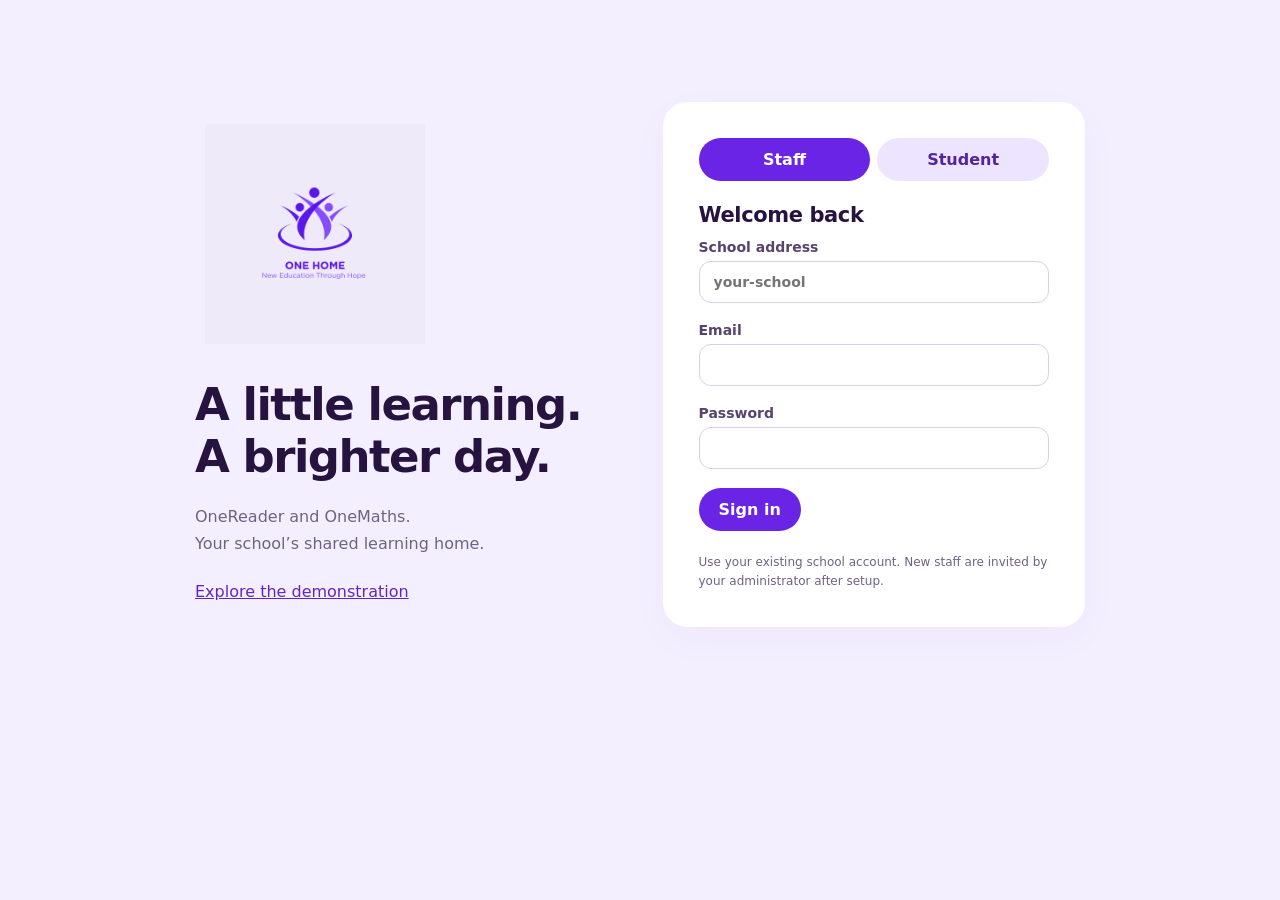
==== home.html @ 69a3cbc3 "Add files via upload" ====
<!doctype html><html lang="en"><head><meta charset="utf-8"><meta name="viewport" content="width=device-width,initial-scale=1"><title>ONE HOME · Your learning home</title><link rel="icon" href="onehome-logo.png"><link rel="stylesheet" href="home.css"></head><body><div id="app"><p style="padding:40px">Opening ONE HOME…</p></div><div id="toast" role="status" aria-live="polite"></div><script src="config.js"></script><script type="module" src="home.mjs"></script></body></html>
---- home.css ----
:root{font-family:'DM Sans',system-ui,sans-serif;color:#27133f;background:#f4efff;--purple:#6924e5;--muted:#706284;--line:#e7dcf7;--paper:#fff;--shadow:0 12px 40px #40206708}*{box-sizing:border-box}body{margin:0}button,input,select,textarea{font:inherit}button,a,input,select,textarea{touch-action:manipulation}button{cursor:pointer;border:0;border-radius:24px;padding:12px 20px;background:var(--purple);color:#fff;font-weight:600;transition:background .12s}button:hover{background:#5420b6}button:disabled{opacity:.5;cursor:not-allowed}button.secondary{background:#ede5ff;color:#5125a1}button.quiet{background:transparent;color:#573383;border:1px solid var(--line)}a{color:#6126c2}button:focus-visible,a:focus-visible,input:focus-visible,select:focus-visible,textarea:focus-visible{outline:3px solid #2d71d5;outline-offset:3px}h1,h2,h3,p{margin:0}h1{font-size:clamp(28px,3vw,43px);letter-spacing:-1.5px;line-height:1.15}h2{font-size:21px;letter-spacing:-.4px}h3{font-size:17px}p{line-height:1.65;color:var(--muted)}small,.muted{color:var(--muted)}.shell{display:grid;grid-template-columns:230px minmax(0,1fr);min-height:100vh}.side{padding:25px 16px;background:#eee7fb;border-right:1px solid #e4d7f7;display:flex;flex-direction:column;gap:28px;position:sticky;top:0;height:100vh}.brand{width:175px;max-height:135px;object-fit:contain;display:block;margin:0 auto}.side nav{display:grid;gap:7px}.side nav button{text-align:left;border-radius:15px;color:#634c85;background:transparent;font-weight:500;padding:13px 12px;display:flex;align-items:center;gap:12px}.side nav button.active{background:#dfcffb;color:#49209c;font-weight:700}.icon{width:24px;height:24px;vertical-align:middle;flex-shrink:0}.side small{margin-top:auto;font-size:12px;line-height:1.6}.main{padding:28px 35px 50px;max-width:1550px;width:100%;margin:auto}.top{display:flex;justify-content:space-between;align-items:center;gap:14px;margin-bottom:32px}.top .actions{display:flex;align-items:center;gap:8px}.avatar{width:40px;height:40px;background:#e4d1ff;border-radius:50%;display:grid;place-items:center}.eyebrow{font-size:12px;letter-spacing:1.8px;text-transform:uppercase;color:#77519e;font-weight:700}.page-title{margin:12px 0 25px;display:flex;justify-content:space-between;gap:18px;align-items:center}.page-title p{margin-top:8px}.grid{display:grid;grid-template-columns:repeat(2,minmax(0,1fr));gap:20px}.three{grid-template-columns:repeat(3,minmax(0,1fr))}.card{padding:25px;background:var(--paper);border:1px solid #ffffff;border-radius:24px;box-shadow:var(--shadow);min-width:0}.card h2,.card h3{margin-bottom:12px}.card p+button,.card p+a{margin-top:15px}.stat{display:flex;align-items:center;gap:17px}.stat strong{display:block;font-size:36px}.stat img{width:45px;height:45px;background:#eee4ff;border-radius:16px;padding:8px}.service{display:flex;align-items:center;gap:22px;background:linear-gradient(120deg,#e9dbff,#f7f1ff);min-height:205px;border:1px solid white}.service.maths{background:linear-gradient(120deg,#dfeafb,#eee5ff)}.service>img{width:84px;height:84px;padding:17px;background:#ffffff88;border-radius:23px}.service h2{font-size:28px}.service button{margin-top:18px}.stack{display:grid;gap:20px}.space{margin-top:22px}.row{display:flex;align-items:center;justify-content:space-between;gap:15px;padding:15px 0;border-bottom:1px solid #f0e9f9}.row:last-child{border-bottom:0}.row b{display:block}.badge{display:inline-block;border-radius:16px;background:#eee4ff;color:#5c299e;font-size:12px;padding:6px 11px;font-weight:600}.badge.green{background:#e4f6ed;color:#216647}.badge.amber{background:#fff1d5;color:#805415}.notice{background:#ece3fa;border:1px solid #decdf2;border-radius:16px;padding:16px 20px;color:#563c75;line-height:1.6;margin:16px 0}.warning{background:#fff4dc;color:#73531e}.table-scroll{overflow:auto}table{width:100%;border-collapse:collapse;font-size:14px}th,td{text-align:left;padding:14px 10px;border-bottom:1px solid #eee7f5;vertical-align:top}th{font-weight:600;color:#745c91;background:#faf7ff;white-space:nowrap}.form-grid{display:grid;grid-template-columns:1fr 1fr;gap:18px}label{display:block;font-size:14px;font-weight:600;color:#58436e;margin-bottom:7px}input,select,textarea{width:100%;padding:12px 14px;border:1px solid #dbcee9;background:white;color:#2e1a42;border-radius:12px;margin:6px 0 12px}input[type=checkbox],input[type=radio]{width:auto;margin:0 9px 0 0;accent-color:var(--purple)}textarea{min-height:110px;resize:vertical}.choices label{border:1px solid var(--line);border-radius:13px;padding:15px;font-weight:400;margin:10px 0;display:flex;align-items:center;cursor:pointer}.toolbar{display:flex;gap:10px;align-items:center;flex-wrap:wrap}.toolbar select,.toolbar input{width:auto;margin:0}.book-grid{display:grid;grid-template-columns:repeat(auto-fill,minmax(220px,1fr));gap:16px}.book{padding:21px}.cover{height:100px;border-radius:17px;background:linear-gradient(125deg,#d9c5f9,#ece5ff);display:flex;align-items:center;justify-content:space-between;padding:22px;margin-bottom:16px;font-size:26px;font-weight:700;color:#7954a8}.cover img{width:50px;height:50px}.book h3{line-height:1.4;min-height:50px}.book .badge{margin:9px 0}.reading-layout{display:grid;grid-template-columns:minmax(0,2fr) minmax(250px,1fr);gap:24px}.reading-paper{font-family:Georgia,serif;font-size:21px;line-height:1.9;background:#fffaf0;padding:40px;border-radius:20px;white-space:pre-line;color:#2d2534;max-width:74ch;margin:20px auto}.reading-paper.guide{background-image:linear-gradient(transparent 45%,#e4d4fa55 45%,#e4d4fa55 55%,transparent 55%);background-attachment:fixed}.bar{height:9px;border-radius:9px;background:#e9ddf9;overflow:hidden;margin:13px 0}.bar span{display:block;background:#9762d2;height:100%;border-radius:9px}.login{max-width:950px;margin:8vh auto;padding:30px;display:grid;grid-template-columns:1fr 1fr;gap:45px;align-items:center}.login .brand{width:240px;max-height:220px;margin:0 0 35px}.login h1{font-size:45px}.login form{padding:35px}.tabs{display:flex;gap:7px;margin-bottom:22px}.tabs button{flex:1}.empty{text-align:center;padding:35px;color:#7a658e}.footer{font-size:12px;margin-top:26px;color:#8b779e}#toast{position:fixed;bottom:22px;left:50%;transform:translateX(-50%);max-width:90vw;padding:16px 24px;background:#322143;color:white;border-radius:15px;box-shadow:0 6px 35px #0002;z-index:100;display:none}#toast.show{display:block}.feedback{padding:18px;background:#ece4fa;border-radius:15px;margin-top:16px}.mobile-menu{display:none}.assessment{max-width:950px;margin:auto}.assessment .passage{background:#fff9ef;padding:25px;line-height:1.8;white-space:pre-line;border-radius:15px;margin:20px 0}.question{border-top:1px solid var(--line);padding:22px 0}.hint{font-size:13px}.task-items{max-height:280px;overflow:auto;padding:12px;background:#faf7ff;border-radius:12px}.task-items label{font-weight:400;padding:7px}.kpis{margin-bottom:22px}.pill-link{display:inline-flex;align-items:center;gap:8px}.no-margin{margin:0}.privacy{font-size:12px;line-height:1.6}.demo-bar{background:#42205e;color:white;padding:8px 20px;display:flex;gap:12px;align-items:center;justify-content:center;flex-wrap:wrap;font-size:13px}.demo-bar button{padding:5px 12px;font-size:12px}.error{color:#9a2448}.success{color:#216647}
@media(max-width:1050px){.shell{grid-template-columns:185px minmax(0,1fr)}.main{padding:22px}.side{padding:20px 10px}.brand{width:145px}.three{grid-template-columns:1fr}.reading-layout{grid-template-columns:1fr}.service{flex-direction:column;align-items:flex-start}.top{align-items:flex-start}.top .actions{flex-wrap:wrap;justify-content:flex-end}}
@media(max-width:720px){.shell{display:block}.side{display:none;position:fixed;width:230px;z-index:20;box-shadow:15px 0 40px #30145435}.side.open{display:flex}.mobile-menu{display:inline-block}.main{padding:18px 15px 35px}.grid,.form-grid,.login{grid-template-columns:1fr}.login{margin:20px auto;gap:25px;padding:20px}.login h1{font-size:33px}.login .brand{width:175px;max-height:140px;margin-bottom:15px}.top{margin-bottom:20px}.top .school-label{max-width:150px}.page-title{display:block}.page-title button{margin-top:12px}.card{padding:20px;border-radius:20px}.reading-paper{padding:24px;font-size:20px}.service{flex-direction:row;align-items:center}.service>img{width:62px;height:62px;padding:10px}.service h2{font-size:24px}.toolbar{align-items:stretch}.toolbar input,.toolbar select{max-width:100%;flex:1}.top .actions small{display:none}}
@media(prefers-reduced-motion:reduce){*{transition:none!important;scroll-behavior:auto!important}}
.main{margin:0 auto}.brandbox{width:190px;height:155px;overflow:hidden;position:relative;flex-shrink:0;mix-blend-mode:multiply}.brandbox .brand{position:absolute;width:330px;height:330px;max-height:none;left:-70px;top:-85px}.side{gap:18px}.reading-layout>.stack{align-content:start}.login .brand{mix-blend-mode:multiply}@media(max-width:1050px){.brandbox{width:165px}.brandbox .brand{left:-82px}}

dialog{border:1px solid #e3d5f2;border-radius:24px;max-width:850px;width:90vw;max-height:85vh;padding:30px;color:#27133f}dialog::backdrop{background:#24133880}dialog p{white-space:pre-line;margin:18px 0}dialog h2{margin:18px 0}dialog details{margin:12px 0;padding:12px;background:#f4effb;border-radius:12px}
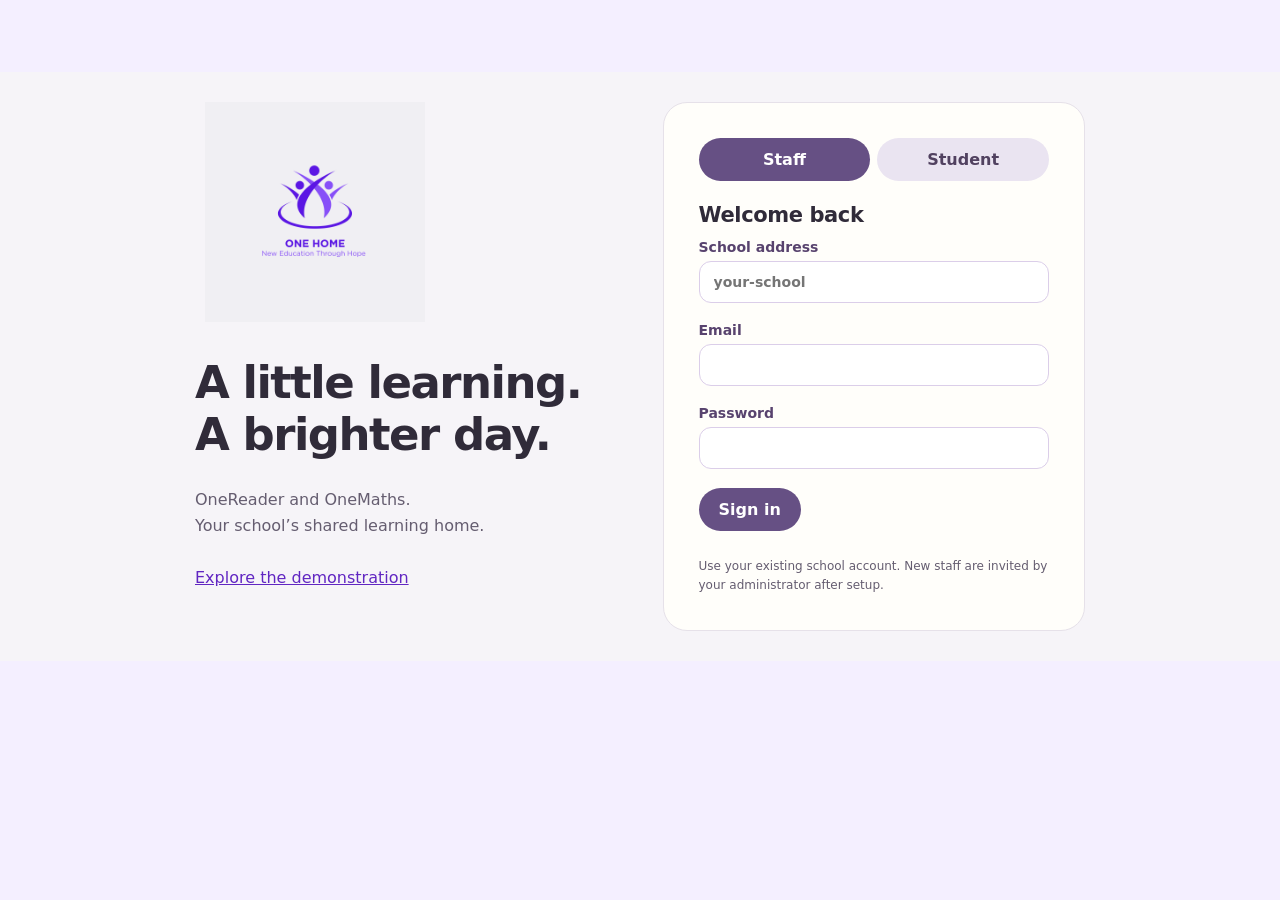
==== commit 9103bfb3: "Add files via upload" ====
--- a/home.html
+++ b/home.html
@@ -1 +1 @@
-<!doctype html><html lang="en"><head><meta charset="utf-8"><meta name="viewport" content="width=device-width,initial-scale=1"><title>ONE HOME · Your learning home</title><link rel="icon" href="onehome-logo.png"><link rel="stylesheet" href="home.css"></head><body><div id="app"><p style="padding:40px">Opening ONE HOME…</p></div><div id="toast" role="status" aria-live="polite"></div><script src="config.js"></script><script type="module" src="home.mjs"></script></body></html>
+<!doctype html><html lang="en"><head><meta charset="utf-8"><meta name="viewport" content="width=device-width,initial-scale=1"><title>OneHome · Your learning space</title><link rel="icon" href="onehome-mark.svg"><link rel="stylesheet" href="home.css"><link rel="stylesheet" href="trio.css"></head><body><div id="app"><p style="padding:40px">Opening ONE HOME…</p></div><div id="toast" role="status" aria-live="polite"></div><script src="config.js"></script><script type="module" src="home.mjs"></script></body></html>
--- a/trio.css
+++ b/trio.css
@@ -0,0 +1 @@
+:root{--purple:#665084;--muted:#655d70;--paper:#fffefa;--line:#e4dfeb;--shadow:0 5px 22px #42325305}body{background:#f6f4f8;color:#302b39}.side{background:#eeebf3;border-color:#e4dfeb}.main{padding:34px 42px 55px}.card{border:1px solid #e6e1e9;box-shadow:none;padding:28px}.grid,.stack{gap:24px}.space{margin-top:26px}.service{background:#eee8f5;min-height:220px}.service.maths{background:#e9eef5}.side nav button.active{background:#ded5ea;color:#49395f}.side nav button{color:#53485e}.product-brand{display:grid;grid-template-columns:48px 1fr;gap:3px 10px;text-decoration:none;color:#49365f;padding:12px 2px}.product-brand img{width:45px;height:45px;grid-row:span 2}.product-brand b{font-size:21px;align-self:end}.product-brand small{font-size:11px;margin:0}.question-layout{display:grid;grid-template-columns:minmax(0,1fr) 295px;gap:28px;align-items:start}.question-layout .assessment{width:100%;padding:38px}.math-prompt{white-space:pre-line;font-size:25px;line-height:1.65;margin:35px 0!important}.choices{display:grid;grid-template-columns:1fr 1fr;gap:12px}.choices label{margin:0;min-height:64px;background:#faf9fc}.assessment form>button{margin-top:24px}.feedback.correct{background:#e7f2e9;color:#275b37;border:1px solid #c6dfcc}.feedback.correct p{color:#365d40}.pet-card{display:flex;flex-direction:column;align-items:center;gap:14px}.pet-art{position:relative;max-width:200px}.pet-art>img{width:100%;max-height:175px}.pet-accessory{display:block;text-align:center;border-radius:20px;padding:6px 12px;color:#38313f;font-size:12px}.balance{padding:17px;background:#f0ebf6;border-radius:18px}.balance strong{display:block;font-size:36px;margin:6px 0}.balance small{display:block}.reward-art{height:70px;display:grid;place-items:center;border-radius:16px;margin-bottom:18px}.reward-art .icon{width:35px;height:35px}.reward small{line-height:1.5;display:block;min-height:44px}.confetti{position:fixed;top:22%;left:42%;font-size:35px;color:#649376;pointer-events:none;animation:celebrate 1s ease-out forwards;z-index:200}@keyframes celebrate{to{transform:translateY(-75px);opacity:0}}.reading-paper{max-width:65ch}.footer{color:#6a5f75}.book .cover{background:#e6dfed;color:#675577}.top{margin-bottom:42px}.eyebrow{color:#75618a}.badge{background:#eee9f4;color:#564365}button.secondary{background:#eae4f1;color:#514160}button:hover{background:#534267}.notice{background:#f0ebf6;color:#4f435c}.login{align-items:start}.login .stack{gap:8px}.login .stack label{margin:0}.login .stack input{margin-bottom:0}.login .stack button{width:100%}body[data-product=OneMaths]{--purple:#526981}body[data-product=OneMaths] .side{background:#eaf0f3}body[data-product=OneMaths] .side nav button.active{background:#d8e3ec}body[data-product=OneMaths] .badge{background:#e5edf3;color:#3e546b}body[data-product=OneReader]{--purple:#657761}body[data-product=OneReader] .side{background:#edf0e9}body[data-product=OneReader] .side nav button.active{background:#dce5d8}body[data-product=OneReader] .badge{background:#e8eee3;color:#41573b}@media(max-width:1100px){.main{padding:25px}.question-layout{grid-template-columns:1fr}.question-layout>aside{grid-template-columns:1fr 1fr}.question-layout .pet-art>img{max-height:115px}}@media(max-width:720px){.main{padding:18px 15px}.question-layout>aside,.choices{grid-template-columns:1fr}.question-layout .assessment{padding:22px}.math-prompt{font-size:21px;margin:24px 0!important}.card{padding:21px}.grid{gap:18px}.service{min-height:190px}.top{margin-bottom:24px}.actions .badge{display:none}}@media(prefers-reduced-motion:reduce){.confetti{display:none!important}}
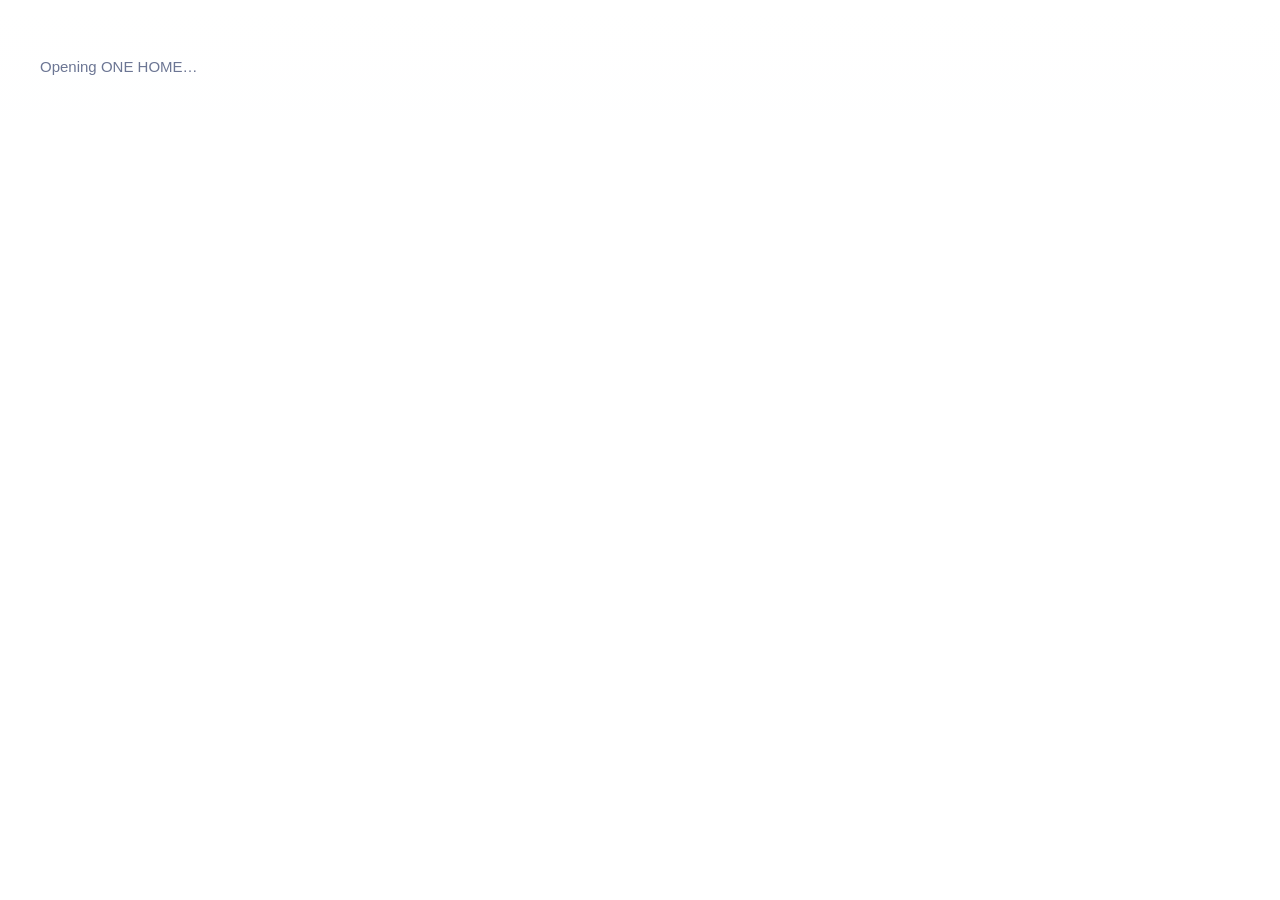
==== commit d681bc31: "OP" ====
--- a/home.html
+++ b/home.html
@@ -1 +1 @@
-<!doctype html><html lang="en"><head><meta charset="utf-8"><meta name="viewport" content="width=device-width,initial-scale=1"><title>OneHome · Your learning space</title><link rel="icon" href="onehome-mark.svg"><link rel="stylesheet" href="home.css"><link rel="stylesheet" href="trio.css"></head><body><div id="app"><p style="padding:40px">Opening ONE HOME…</p></div><div id="toast" role="status" aria-live="polite"></div><script src="config.js"></script><script type="module" src="home.mjs"></script></body></html>
+<!doctype html><html lang="en"><head><meta charset="utf-8"><meta name="viewport" content="width=device-width,initial-scale=1"><title>OneHome · Your learning space</title><link rel="icon" href="ui-home.svg"><link rel="stylesheet" href="home.css"><link rel="stylesheet" href="trio.css"><link rel="stylesheet" href="refresh.css?v=11"></head><body><div id="app"><p style="padding:40px">Opening ONE HOME…</p></div><div id="toast" role="status" aria-live="polite"></div><script src="config.js"></script><script type="module" src="home.mjs"></script></body></html>
--- a/refresh.css
+++ b/refresh.css
@@ -0,0 +1,45 @@
+
+:root{--ink:#111a39;--muted:#6c7694;--accent:#0875ff;--line:#e5eaf3;--ui-tint:#f9fbff}
+html{background:#fff}body,body.m9-student,body.reader-student,body[data-product]{margin:0;color:var(--ink);background:linear-gradient(#fff,var(--ui-tint)) fixed!important;font-family:Arial,Helvetica,sans-serif!important;font-size:15px}
+*{box-sizing:border-box}button,input,select,textarea{font:inherit}button,.button{border-radius:7px!important;background:var(--accent);border:1px solid transparent;padding:10px 15px;color:white;font-weight:600;cursor:pointer;box-shadow:none!important}button:hover,.button:hover{filter:brightness(.96)}button:disabled{opacity:.6;cursor:default}
+button.secondary,button.soft,.button.soft{background:#fff;color:var(--accent);border-color:#d7e5fb}button.quiet{background:transparent;color:var(--muted);border-color:transparent}a{color:var(--accent)}button:focus-visible,a:focus-visible,summary:focus-visible,input:focus-visible,select:focus-visible,textarea:focus-visible{outline:3px solid #8bc2ff;outline-offset:3px}
+.ui-header{display:flex;align-items:center;gap:32px;min-height:84px;border-bottom:1px solid var(--line);background:#fff;padding:0 max(28px,calc((100vw - 1320px)/2));position:relative;z-index:25}
+.ui-brand-link{text-decoration:none;color:var(--ink);flex-shrink:0}.ui-brand{display:inline-flex;align-items:center;gap:9px;font-size:25px;font-weight:700;letter-spacing:-1px;color:#15213a}.ui-brand b{color:#1685ff}
+.brand-symbol{display:inline-block;flex-shrink:0;width:44px;height:45px;background-image:url('brand-reference.png');background-repeat:no-repeat;background-size:768px 432px}
+.brand-onehome{background-position:-490px -240px}.brand-onereader{background-position:-596px -240px}.brand-onemaths{background-position:-495px -346px}.brand-onestudy{background-position:-610px -343px}
+.ui-nav{display:flex;align-items:center;gap:7px;flex:1;min-width:0}.ui-nav-link{background:transparent!important;color:#57627c!important;padding:32px 9px!important;white-space:nowrap;border-radius:0!important;border:0!important;border-bottom:3px solid transparent!important;font-size:13px}
+.ui-nav-link.active{color:var(--ink)!important;border-bottom-color:var(--accent)!important}.ui-more{position:relative;font-size:13px;color:#57627c}.ui-more summary{cursor:pointer;padding:25px 8px}.ui-more>div,.ui-account>div{position:absolute;right:0;top:100%;background:#fff;border:1px solid var(--line);border-radius:10px;box-shadow:0 14px 35px #15213a15;min-width:220px;padding:12px;z-index:60}
+.ui-more>div button{display:block!important;text-align:left;width:100%;padding:13px!important;border:0!important;border-radius:5px!important}
+.ui-header-actions{display:flex;gap:18px;align-items:center}.ui-back{display:flex;gap:6px;align-items:center;text-decoration:none;font-size:11px;color:#58617a;white-space:nowrap;border:1px solid var(--line);padding:7px;border-radius:5px}.ui-back .ui-icon{width:14px;height:14px}
+.ui-account{position:relative}.ui-account summary{display:flex;align-items:center;gap:9px;cursor:pointer;white-space:nowrap;font-size:13px}.ui-account>div{display:grid;gap:10px;font-size:13px}.ui-account small{color:var(--muted)}.ui-avatar{background:#eef0fa;width:33px;height:33px;border-radius:50%;display:grid;place-items:center;color:#5b6082;font-weight:600;font-size:12px}.ui-mobile{display:none}
+.ui-content{max-width:1320px;margin:0 auto;padding:44px 28px 64px;min-height:calc(100vh - 150px)}.ui-footer{max-width:1320px;margin:auto;padding:20px 28px;border-top:1px solid var(--line);color:var(--muted);font-size:11px;display:flex;justify-content:space-between}
+.page-title,.greeting{margin:0 0 30px!important;display:flex;justify-content:space-between;align-items:center;gap:20px}.page-title h1,.greeting h1{font-family:Arial,Helvetica,sans-serif!important;font-size:34px!important;letter-spacing:-1px;color:var(--ink);margin:0 0 10px!important;font-weight:700}.page-title p,.greeting p{margin:0;color:var(--muted);line-height:1.6}.eyebrow{display:none}.greeting{display:block}
+h2,h3,h4{color:var(--ink);font-family:Arial,Helvetica,sans-serif!important;letter-spacing:-.35px}h2{font-size:20px}h3{font-size:16px}p,small{line-height:1.65}p{color:var(--muted)}.card,.ui-app-card,.notice{background:#fff!important;border:1px solid var(--line)!important;border-radius:10px!important;padding:24px!important;box-shadow:none!important}
+.card h2:first-child,.card h3:first-child{margin-top:0}.space{margin-top:22px}.grid,.form-grid{display:grid;grid-template-columns:repeat(2,minmax(0,1fr));gap:20px}.grid.three,.stats{grid-template-columns:repeat(3,minmax(0,1fr))}.stack{display:grid;gap:20px;align-content:start}
+.ui-app-cards{display:grid;grid-template-columns:repeat(3,minmax(0,1fr));gap:20px;margin-bottom:26px}.ui-app-card{display:block;text-decoration:none;color:var(--ink);padding:28px!important;transition:border-color .15s}.ui-app-card:hover{border-color:#accbff!important}.ui-app-card h2{font-size:24px;margin:18px 0 8px}.ui-app-card p{min-height:48px;margin:0 0 16px}.ui-text-link{display:flex;gap:8px;align-items:center;color:var(--accent);font-size:14px;font-weight:600}
+.ui-icon{width:24px;height:24px;object-fit:contain;vertical-align:middle;flex-shrink:0}.ui-app-card .brand-symbol{transform:scale(1.3);transform-origin:top left;margin-bottom:12px}.ui-text-link .ui-icon{width:17px;height:17px}
+.ui-columns{display:grid;grid-template-columns:minmax(0,2.25fr) minmax(250px,1fr);gap:22px}.ui-kpis{display:grid;grid-template-columns:repeat(3,minmax(0,1fr));gap:18px;margin-bottom:24px}.ui-kpi{display:flex;gap:16px;align-items:center}.ui-kpi .ui-icon{width:44px;height:44px}.ui-kpi strong{font-size:29px;display:block}.ui-kpi small{color:var(--muted)}
+.ui-point-total{font-size:37px;font-weight:700;color:var(--ink)}.ui-balance-line{display:flex;align-items:center;gap:18px;padding:12px 0}.ui-balance-line .ui-icon{width:44px;height:44px}.ui-balance-line strong{display:block;font-size:30px}.ui-balance-line small{color:var(--muted)}.ui-date{color:var(--muted);text-transform:uppercase;letter-spacing:.6px;font-size:11px;margin-bottom:13px}
+.ui-subjects{display:grid;grid-template-columns:repeat(2,minmax(0,1fr));gap:15px;margin-bottom:24px}.ui-subject{display:flex;align-items:center;gap:16px;text-align:left!important;background:#fff!important;border:1px solid var(--line)!important;color:var(--ink)!important;padding:19px!important}.ui-subject .ui-icon{width:44px;height:44px}.ui-subject small{display:block;color:var(--muted);font-weight:400;margin-top:3px}
+.ui-reward-grid{display:grid;grid-template-columns:repeat(3,minmax(0,1fr));gap:22px;margin-top:24px}.ui-reward-preview{height:130px;border-radius:7px;display:flex;align-items:center;justify-content:center;gap:12px;color:#263958}.ui-reward-preview .ui-icon{width:48px;height:48px}.ui-reward small{display:block;min-height:48px}.ui-profile-badge{padding:8px;border-radius:6px;background:#f0f5ff;color:#235cb4;font-size:12px}
+table{width:100%;border-collapse:collapse;font-size:13px}th{background:#f6f8fc;color:#596681;font-weight:600;text-align:left;padding:13px 12px}td{padding:14px 12px;border-bottom:1px solid #edf0f6;color:var(--ink)}.table-scroll{overflow:auto;max-width:100%}.row,.list-row{border-bottom-color:var(--line)!important}.row:last-child,.list-row:last-child{border-bottom:0}.pill,.badge{background:#edf4ff!important;color:#2760ad!important;border:0!important;border-radius:5px!important}
+label{color:#45516a;font-size:13px}input,select,textarea{border:1px solid #dbe2ed!important;border-radius:6px!important;background:#fff;color:var(--ink);padding:11px;max-width:100%}input[type=checkbox],input[type=radio]{accent-color:var(--accent)}.toolbar{display:flex;gap:14px;flex-wrap:wrap;align-items:end}.toolbar>label{flex:1;min-width:120px}.toolbar input,.toolbar select{width:100%}
+.book-grid,.cards,.room-grid{display:grid;grid-template-columns:repeat(3,minmax(0,1fr));gap:20px}.book-cover{border-radius:5px!important}.demo-bar{background:#edf4ff!important;color:#415a7c!important;font-size:11px;padding:7px 20px!important;text-align:center}.demo-bar button{padding:4px 9px!important;font-size:11px!important;background:white!important;color:#1767cd!important;margin-left:8px}
+dialog{max-width:min(90vw,720px);border:1px solid var(--line);border-radius:12px;padding:25px;box-shadow:0 20px 80px #1c335633}dialog::backdrop{background:#17244066}.login{font-family:Arial,Helvetica,sans-serif;max-width:1000px}.login .brand-symbol{margin-right:5px}.login h1{font-family:Arial,Helvetica,sans-serif!important;font-size:38px!important}.ui-content .pet-card,.ui-content .m9-buddy,.ui-content .reader-buddy,.os-room,#os-shared-corner{display:none!important}
+.m9-layout,.m9-home-grid,.reader-home-grid,.home-grid{display:grid;grid-template-columns:minmax(0,2fr) minmax(240px,1fr);gap:22px}.m9-student .ui-content{padding-top:44px!important}.reader-student .ui-header,.m9-student .ui-header{background:#fff!important}
+.reader-main,.reader-page,.reading-page{font-family:inherit}.progress-line,.meter{background:#edf0f6;border-radius:20px;height:7px;overflow:hidden}.progress-line>span,.meter>span{background:var(--accent);display:block;height:100%}.ui-content .reader-book-art{max-width:100%}.ui-content [hidden]{display:none!important}
+@media(min-width:1300px){.ui-header{gap:34px}.ui-nav{gap:12px}}
+@media(max-width:1100px){.ui-header{padding:0 20px;gap:16px}.ui-nav-link{padding:28px 5px!important;font-size:12px}.ui-back span,.ui-person{display:none}.ui-brand{font-size:23px}.ui-content{padding:30px 22px}.ui-header-actions{gap:10px}}
+@media(max-width:800px){.ui-header{min-height:73px;flex-wrap:wrap;gap:12px;padding:12px 18px}.ui-mobile{display:block!important;margin-left:auto}.ui-header-actions{margin-left:0}.ui-nav{display:none;order:5;flex-basis:100%;flex-wrap:wrap;gap:4px}.ui-nav.open{display:flex}.ui-nav-link{padding:12px!important}.ui-more summary{padding:12px}.ui-more>div{left:0;right:auto}.ui-content{padding:28px 18px 42px}.page-title h1,.greeting h1{font-size:28px!important}.page-title{align-items:flex-start;flex-wrap:wrap}.ui-app-cards,.ui-columns,.grid,.home-grid,.m9-layout,.reader-home-grid{grid-template-columns:1fr}.ui-app-card p{min-height:0}.ui-app-card{padding:22px!important}.ui-app-cards{gap:13px}.ui-app-card .brand-symbol{float:left;margin-right:22px;transform:scale(1)}.ui-app-card h2{margin:0 0 6px}.ui-app-card p{margin:0 0 10px}.ui-reward-grid,.book-grid,.cards,.room-grid{grid-template-columns:repeat(2,minmax(0,1fr))}.ui-kpis{gap:10px}.ui-kpi{padding:14px!important;display:block}.ui-kpi strong{font-size:24px}.ui-kpi .ui-icon{width:30px;height:30px}.card{padding:20px!important}.ui-footer{padding:18px;gap:15px}}
+@media(max-width:450px){.ui-reward-grid,.book-grid,.cards,.room-grid,.ui-subjects{grid-template-columns:1fr}.ui-brand{font-size:21px}.ui-subjects{gap:10px}.ui-account>div{max-width:85vw}.ui-kpis small{font-size:11px}.grid.three,.stats{grid-template-columns:1fr}.ui-footer span{display:none}.table-scroll{max-width:calc(100vw - 76px)}}
+@media(prefers-reduced-motion:reduce){*{scroll-behavior:auto!important;animation:none!important;transition:none!important}}
+
+
+.ui-current-book{display:flex;gap:25px;align-items:center}.ui-current-book .r8-cover{width:140px;min-width:140px;height:210px}.ui-current-book>div:last-child{flex:1}.ui-subject{width:100%;margin-bottom:8px}.ui-content .m9-heading h1{font-family:Arial;font-size:32px}.ui-content .m9-kicker{display:none}.ui-content .m9-skill-grid{gap:18px}@media(max-width:500px){.ui-current-book{align-items:flex-start}.ui-current-book .r8-cover{width:95px;min-width:95px;height:145px}.ui-current-book h2{font-size:18px}}
+body,body.m9-student,body[data-r8-theme]{--ink:#111a39!important;--muted:#6c7694!important;--accent:#0875ff!important;--line:#e5eaf3!important}
+.brand-symbol{height:35px}.brand-onehome{background-position:-490px -241px}.brand-onereader{background-position:-596px -242px}.brand-onemaths{height:33px;background-position:-495px -347px}.brand-onestudy{height:34px;background-position:-610px -345px}
+body .ui-content h1,body .ui-content h2,body .ui-content h3{color:#111a39!important}body .ui-content .card{border-color:#e5eaf3!important}body .ui-content button:not(.secondary):not(.quiet):not(.soft):not(.ui-subject){background:#0875ff;color:#fff}body .ui-content button.quiet{border:0;background:transparent;color:#42638d}body .ui-content button.secondary,body .ui-content button.soft{background:#fff;color:#0875ff;border:1px solid #d7e5fb}
+
+.ui-subject{justify-content:flex-start!important}.ui-content .card:has(.table-scroll){min-width:0}.ui-content .task-items{max-height:360px;overflow:auto}.ui-content .question-layout{display:grid;grid-template-columns:minmax(0,2fr) minmax(230px,1fr);gap:22px}@media(max-width:800px){.ui-content .question-layout{grid-template-columns:1fr}}
+.platform-page{max-width:1264px;margin:30px auto;padding:24px}.platform-card{border:1px solid var(--line);border-radius:10px;box-shadow:none;background:white}.platform-page h1{font-family:Arial;font-size:34px;letter-spacing:-1px}.ui-content .lesson-card{min-width:0}
+body .ui-content button.secondary,body .ui-content button.soft{color:#0875ff!important;background:#fff!important}.ui-inline-icon{width:17px;height:17px;vertical-align:middle;display:inline-block}.toolbar label:has(input[type=checkbox]){display:flex;align-items:center;gap:8px}.toolbar input[type=checkbox]{width:auto}.ui-content .book-grid .book{min-width:0}
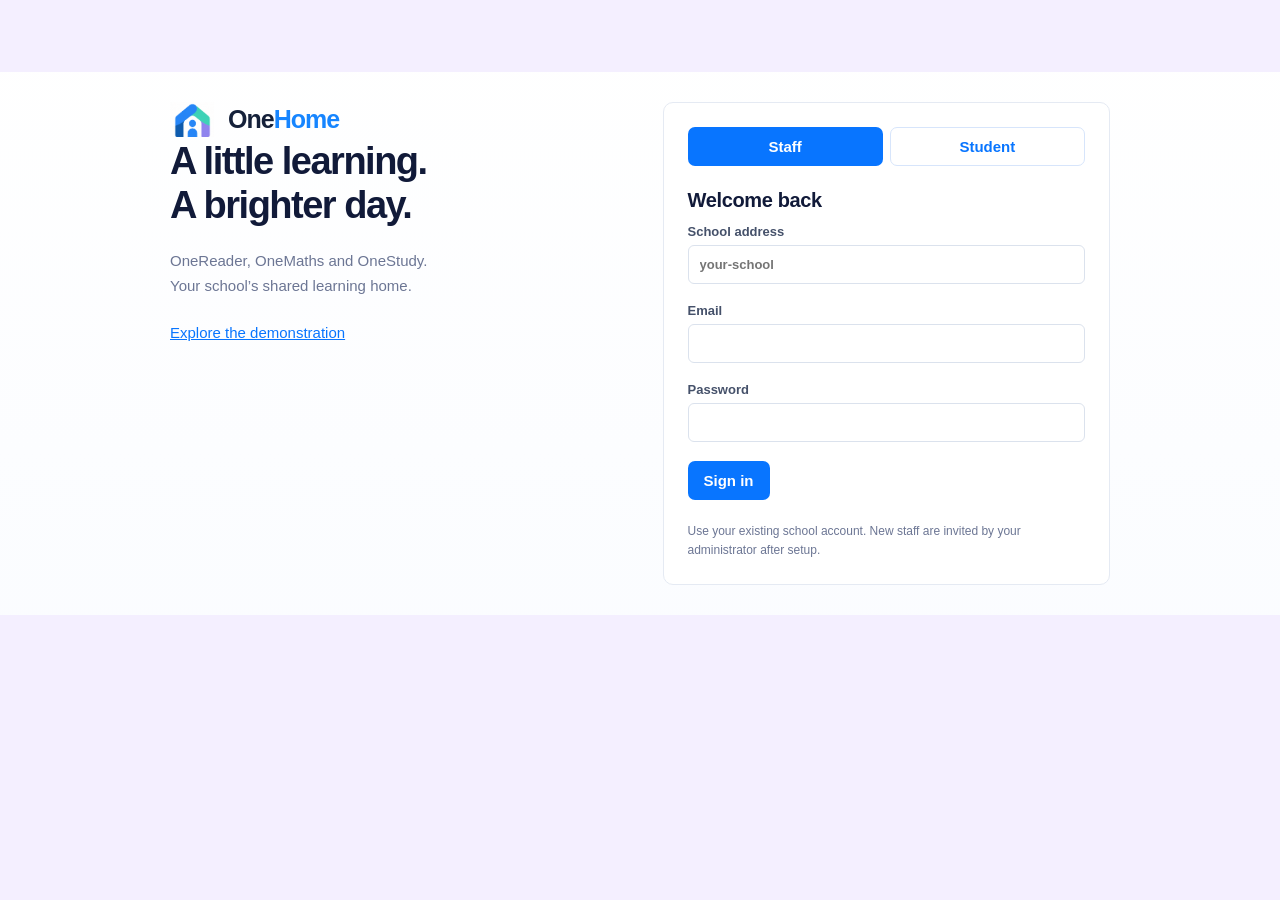
==== commit f1b92a6a: "heh" ====
--- a/home.html
+++ b/home.html
@@ -1 +1 @@
-<!doctype html><html lang="en"><head><meta charset="utf-8"><meta name="viewport" content="width=device-width,initial-scale=1"><title>OneHome · Your learning space</title><link rel="icon" href="ui-home.svg"><link rel="stylesheet" href="home.css"><link rel="stylesheet" href="trio.css"><link rel="stylesheet" href="refresh.css?v=11"></head><body><div id="app"><p style="padding:40px">Opening ONE HOME…</p></div><div id="toast" role="status" aria-live="polite"></div><script src="config.js"></script><script type="module" src="home.mjs"></script></body></html>
+<!doctype html><html lang="en"><head><meta charset="utf-8"><meta name="viewport" content="width=device-width,initial-scale=1"><title>OneHome · Your learning space</title><link rel="icon" href="ui-home.svg"><link rel="stylesheet" href="home.css?v=11.1"><link rel="stylesheet" href="trio.css?v=11.1"><link rel="stylesheet" href="refresh.css?v=11.1"></head><body><div id="app"><p style="padding:40px">Opening ONE HOME…</p></div><div id="toast" role="status" aria-live="polite"></div><script src="config.js?v=11.1"></script><script defer src="startup.js?v=11.1" data-entry="home.mjs"></script></body></html>
--- a/home.css
+++ b/home.css
@@ -0,0 +1,7 @@
+:root{font-family:'DM Sans',system-ui,sans-serif;color:#27133f;background:#f4efff;--purple:#6924e5;--muted:#706284;--line:#e7dcf7;--paper:#fff;--shadow:0 12px 40px #40206708}*{box-sizing:border-box}body{margin:0}button,input,select,textarea{font:inherit}button,a,input,select,textarea{touch-action:manipulation}button{cursor:pointer;border:0;border-radius:24px;padding:12px 20px;background:var(--purple);color:#fff;font-weight:600;transition:background .12s}button:hover{background:#5420b6}button:disabled{opacity:.5;cursor:not-allowed}button.secondary{background:#ede5ff;color:#5125a1}button.quiet{background:transparent;color:#573383;border:1px solid var(--line)}a{color:#6126c2}button:focus-visible,a:focus-visible,input:focus-visible,select:focus-visible,textarea:focus-visible{outline:3px solid #2d71d5;outline-offset:3px}h1,h2,h3,p{margin:0}h1{font-size:clamp(28px,3vw,43px);letter-spacing:-1.5px;line-height:1.15}h2{font-size:21px;letter-spacing:-.4px}h3{font-size:17px}p{line-height:1.65;color:var(--muted)}small,.muted{color:var(--muted)}.shell{display:grid;grid-template-columns:230px minmax(0,1fr);min-height:100vh}.side{padding:25px 16px;background:#eee7fb;border-right:1px solid #e4d7f7;display:flex;flex-direction:column;gap:28px;position:sticky;top:0;height:100vh}.brand{width:175px;max-height:135px;object-fit:contain;display:block;margin:0 auto}.side nav{display:grid;gap:7px}.side nav button{text-align:left;border-radius:15px;color:#634c85;background:transparent;font-weight:500;padding:13px 12px;display:flex;align-items:center;gap:12px}.side nav button.active{background:#dfcffb;color:#49209c;font-weight:700}.icon{width:24px;height:24px;vertical-align:middle;flex-shrink:0}.side small{margin-top:auto;font-size:12px;line-height:1.6}.main{padding:28px 35px 50px;max-width:1550px;width:100%;margin:auto}.top{display:flex;justify-content:space-between;align-items:center;gap:14px;margin-bottom:32px}.top .actions{display:flex;align-items:center;gap:8px}.avatar{width:40px;height:40px;background:#e4d1ff;border-radius:50%;display:grid;place-items:center}.eyebrow{font-size:12px;letter-spacing:1.8px;text-transform:uppercase;color:#77519e;font-weight:700}.page-title{margin:12px 0 25px;display:flex;justify-content:space-between;gap:18px;align-items:center}.page-title p{margin-top:8px}.grid{display:grid;grid-template-columns:repeat(2,minmax(0,1fr));gap:20px}.three{grid-template-columns:repeat(3,minmax(0,1fr))}.card{padding:25px;background:var(--paper);border:1px solid #ffffff;border-radius:24px;box-shadow:var(--shadow);min-width:0}.card h2,.card h3{margin-bottom:12px}.card p+button,.card p+a{margin-top:15px}.stat{display:flex;align-items:center;gap:17px}.stat strong{display:block;font-size:36px}.stat img{width:45px;height:45px;background:#eee4ff;border-radius:16px;padding:8px}.service{display:flex;align-items:center;gap:22px;background:linear-gradient(120deg,#e9dbff,#f7f1ff);min-height:205px;border:1px solid white}.service.maths{background:linear-gradient(120deg,#dfeafb,#eee5ff)}.service>img{width:84px;height:84px;padding:17px;background:#ffffff88;border-radius:23px}.service h2{font-size:28px}.service button{margin-top:18px}.stack{display:grid;gap:20px}.space{margin-top:22px}.row{display:flex;align-items:center;justify-content:space-between;gap:15px;padding:15px 0;border-bottom:1px solid #f0e9f9}.row:last-child{border-bottom:0}.row b{display:block}.badge{display:inline-block;border-radius:16px;background:#eee4ff;color:#5c299e;font-size:12px;padding:6px 11px;font-weight:600}.badge.green{background:#e4f6ed;color:#216647}.badge.amber{background:#fff1d5;color:#805415}.notice{background:#ece3fa;border:1px solid #decdf2;border-radius:16px;padding:16px 20px;color:#563c75;line-height:1.6;margin:16px 0}.warning{background:#fff4dc;color:#73531e}.table-scroll{overflow:auto}table{width:100%;border-collapse:collapse;font-size:14px}th,td{text-align:left;padding:14px 10px;border-bottom:1px solid #eee7f5;vertical-align:top}th{font-weight:600;color:#745c91;background:#faf7ff;white-space:nowrap}.form-grid{display:grid;grid-template-columns:1fr 1fr;gap:18px}label{display:block;font-size:14px;font-weight:600;color:#58436e;margin-bottom:7px}input,select,textarea{width:100%;padding:12px 14px;border:1px solid #dbcee9;background:white;color:#2e1a42;border-radius:12px;margin:6px 0 12px}input[type=checkbox],input[type=radio]{width:auto;margin:0 9px 0 0;accent-color:var(--purple)}textarea{min-height:110px;resize:vertical}.choices label{border:1px solid var(--line);border-radius:13px;padding:15px;font-weight:400;margin:10px 0;display:flex;align-items:center;cursor:pointer}.toolbar{display:flex;gap:10px;align-items:center;flex-wrap:wrap}.toolbar select,.toolbar input{width:auto;margin:0}.book-grid{display:grid;grid-template-columns:repeat(auto-fill,minmax(220px,1fr));gap:16px}.book{padding:21px}.cover{height:100px;border-radius:17px;background:linear-gradient(125deg,#d9c5f9,#ece5ff);display:flex;align-items:center;justify-content:space-between;padding:22px;margin-bottom:16px;font-size:26px;font-weight:700;color:#7954a8}.cover img{width:50px;height:50px}.book h3{line-height:1.4;min-height:50px}.book .badge{margin:9px 0}.reading-layout{display:grid;grid-template-columns:minmax(0,2fr) minmax(250px,1fr);gap:24px}.reading-paper{font-family:Georgia,serif;font-size:21px;line-height:1.9;background:#fffaf0;padding:40px;border-radius:20px;white-space:pre-line;color:#2d2534;max-width:74ch;margin:20px auto}.reading-paper.guide{background-image:linear-gradient(transparent 45%,#e4d4fa55 45%,#e4d4fa55 55%,transparent 55%);background-attachment:fixed}.bar{height:9px;border-radius:9px;background:#e9ddf9;overflow:hidden;margin:13px 0}.bar span{display:block;background:#9762d2;height:100%;border-radius:9px}.login{max-width:950px;margin:8vh auto;padding:30px;display:grid;grid-template-columns:1fr 1fr;gap:45px;align-items:center}.login .brand{width:240px;max-height:220px;margin:0 0 35px}.login h1{font-size:45px}.login form{padding:35px}.tabs{display:flex;gap:7px;margin-bottom:22px}.tabs button{flex:1}.empty{text-align:center;padding:35px;color:#7a658e}.footer{font-size:12px;margin-top:26px;color:#8b779e}#toast{position:fixed;bottom:22px;left:50%;transform:translateX(-50%);max-width:90vw;padding:16px 24px;background:#322143;color:white;border-radius:15px;box-shadow:0 6px 35px #0002;z-index:100;display:none}#toast.show{display:block}.feedback{padding:18px;background:#ece4fa;border-radius:15px;margin-top:16px}.mobile-menu{display:none}.assessment{max-width:950px;margin:auto}.assessment .passage{background:#fff9ef;padding:25px;line-height:1.8;white-space:pre-line;border-radius:15px;margin:20px 0}.question{border-top:1px solid var(--line);padding:22px 0}.hint{font-size:13px}.task-items{max-height:280px;overflow:auto;padding:12px;background:#faf7ff;border-radius:12px}.task-items label{font-weight:400;padding:7px}.kpis{margin-bottom:22px}.pill-link{display:inline-flex;align-items:center;gap:8px}.no-margin{margin:0}.privacy{font-size:12px;line-height:1.6}.demo-bar{background:#42205e;color:white;padding:8px 20px;display:flex;gap:12px;align-items:center;justify-content:center;flex-wrap:wrap;font-size:13px}.demo-bar button{padding:5px 12px;font-size:12px}.error{color:#9a2448}.success{color:#216647}
+@media(max-width:1050px){.shell{grid-template-columns:185px minmax(0,1fr)}.main{padding:22px}.side{padding:20px 10px}.brand{width:145px}.three{grid-template-columns:1fr}.reading-layout{grid-template-columns:1fr}.service{flex-direction:column;align-items:flex-start}.top{align-items:flex-start}.top .actions{flex-wrap:wrap;justify-content:flex-end}}
+@media(max-width:720px){.shell{display:block}.side{display:none;position:fixed;width:230px;z-index:20;box-shadow:15px 0 40px #30145435}.side.open{display:flex}.mobile-menu{display:inline-block}.main{padding:18px 15px 35px}.grid,.form-grid,.login{grid-template-columns:1fr}.login{margin:20px auto;gap:25px;padding:20px}.login h1{font-size:33px}.login .brand{width:175px;max-height:140px;margin-bottom:15px}.top{margin-bottom:20px}.top .school-label{max-width:150px}.page-title{display:block}.page-title button{margin-top:12px}.card{padding:20px;border-radius:20px}.reading-paper{padding:24px;font-size:20px}.service{flex-direction:row;align-items:center}.service>img{width:62px;height:62px;padding:10px}.service h2{font-size:24px}.toolbar{align-items:stretch}.toolbar input,.toolbar select{max-width:100%;flex:1}.top .actions small{display:none}}
+@media(prefers-reduced-motion:reduce){*{transition:none!important;scroll-behavior:auto!important}}
+.main{margin:0 auto}.brandbox{width:190px;height:155px;overflow:hidden;position:relative;flex-shrink:0;mix-blend-mode:multiply}.brandbox .brand{position:absolute;width:330px;height:330px;max-height:none;left:-70px;top:-85px}.side{gap:18px}.reading-layout>.stack{align-content:start}.login .brand{mix-blend-mode:multiply}@media(max-width:1050px){.brandbox{width:165px}.brandbox .brand{left:-82px}}
+
+dialog{border:1px solid #e3d5f2;border-radius:24px;max-width:850px;width:90vw;max-height:85vh;padding:30px;color:#27133f}dialog::backdrop{background:#24133880}dialog p{white-space:pre-line;margin:18px 0}dialog h2{margin:18px 0}dialog details{margin:12px 0;padding:12px;background:#f4effb;border-radius:12px}
--- a/trio.css
+++ b/trio.css
@@ -0,0 +1,17 @@
+:root{--purple:#665084;--muted:#655d70;--paper:#fffefa;--line:#e4dfeb;--shadow:0 5px 22px #42325305}body{background:#f6f4f8;color:#302b39}.side{background:#eeebf3;border-color:#e4dfeb}.main{padding:34px 42px 55px}.card{border:1px solid #e6e1e9;box-shadow:none;padding:28px}.grid,.stack{gap:24px}.space{margin-top:26px}.service{background:#eee8f5;min-height:220px}.service.maths{background:#e9eef5}.side nav button.active{background:#ded5ea;color:#49395f}.side nav button{color:#53485e}.product-brand{display:grid;grid-template-columns:48px 1fr;gap:3px 10px;text-decoration:none;color:#49365f;padding:12px 2px}.product-brand img{width:45px;height:45px;grid-row:span 2}.product-brand b{font-size:21px;align-self:end}.product-brand small{font-size:11px;margin:0}.question-layout{display:grid;grid-template-columns:minmax(0,1fr) 295px;gap:28px;align-items:start}.question-layout .assessment{width:100%;padding:38px}.math-prompt{white-space:pre-line;font-size:25px;line-height:1.65;margin:35px 0!important}.choices{display:grid;grid-template-columns:1fr 1fr;gap:12px}.choices label{margin:0;min-height:64px;background:#faf9fc}.assessment form>button{margin-top:24px}.feedback.correct{background:#e7f2e9;color:#275b37;border:1px solid #c6dfcc}.feedback.correct p{color:#365d40}.pet-card{display:flex;flex-direction:column;align-items:center;gap:14px}.pet-art{position:relative;max-width:200px}.pet-art>img{width:100%;max-height:175px}.pet-accessory{display:block;text-align:center;border-radius:20px;padding:6px 12px;color:#38313f;font-size:12px}.balance{padding:17px;background:#f0ebf6;border-radius:18px}.balance strong{display:block;font-size:36px;margin:6px 0}.balance small{display:block}.reward-art{height:70px;display:grid;place-items:center;border-radius:16px;margin-bottom:18px}.reward-art .icon{width:35px;height:35px}.reward small{line-height:1.5;display:block;min-height:44px}.confetti{position:fixed;top:22%;left:42%;font-size:35px;color:#649376;pointer-events:none;animation:celebrate 1s ease-out forwards;z-index:200}@keyframes celebrate{to{transform:translateY(-75px);opacity:0}}.reading-paper{max-width:65ch}.footer{color:#6a5f75}.book .cover{background:#e6dfed;color:#675577}.top{margin-bottom:42px}.eyebrow{color:#75618a}.badge{background:#eee9f4;color:#564365}button.secondary{background:#eae4f1;color:#514160}button:hover{background:#534267}.notice{background:#f0ebf6;color:#4f435c}.login{align-items:start}.login .stack{gap:8px}.login .stack label{margin:0}.login .stack input{margin-bottom:0}.login .stack button{width:100%}body[data-product=OneMaths]{--purple:#526981}body[data-product=OneMaths] .side{background:#eaf0f3}body[data-product=OneMaths] .side nav button.active{background:#d8e3ec}body[data-product=OneMaths] .badge{background:#e5edf3;color:#3e546b}body[data-product=OneReader]{--purple:#657761}body[data-product=OneReader] .side{background:#edf0e9}body[data-product=OneReader] .side nav button.active{background:#dce5d8}body[data-product=OneReader] .badge{background:#e8eee3;color:#41573b}@media(max-width:1100px){.main{padding:25px}.question-layout{grid-template-columns:1fr}.question-layout>aside{grid-template-columns:1fr 1fr}.question-layout .pet-art>img{max-height:115px}}@media(max-width:720px){.main{padding:18px 15px}.question-layout>aside,.choices{grid-template-columns:1fr}.question-layout .assessment{padding:22px}.math-prompt{font-size:21px;margin:24px 0!important}.card{padding:21px}.grid{gap:18px}.service{min-height:190px}.top{margin-bottom:24px}.actions .badge{display:none}}@media(prefers-reduced-motion:reduce){.confetti{display:none!important}}
+
+.buddy-drawing{position:relative;width:180px;height:180px;margin:0 auto 18px;flex-shrink:0}.buddy-drawing>img{position:absolute;inset:0;width:100%;height:100%;object-fit:contain}.buddy-drawing .outfit-layer{pointer-events:none}.reward .buddy-drawing{width:155px;height:155px}.task-items details{padding:12px;border-bottom:1px solid #ddd}.task-items details p{max-height:140px;overflow:auto}.pet-card>div:last-child{width:100%}.pet-card .toolbar{gap:8px}.pet-card button{font-size:13px}#annualAnswer button{margin-top:20px}
+
+
+.buddy-grid{display:grid;grid-template-columns:repeat(auto-fill,minmax(130px,1fr));gap:16px}.buddy-choice{display:flex;flex-direction:column;align-items:center;gap:12px;padding:16px;white-space:normal;min-height:180px}.buddy-choice img{width:115px;height:115px}.buddy-choice span{line-height:1.4;overflow-wrap:anywhere}.buddy-choice[aria-pressed=true]{outline:3px solid #7d709a;background:#ece5f4}.pet-card{gap:24px!important;align-items:center}.pet-card h2{overflow-wrap:anywhere}.pet-card>.buddy-drawing{width:160px!important;max-width:100%}.selection-list{max-height:360px;overflow:auto;display:grid;gap:12px;margin-top:18px}.selection-list label{display:flex;flex-wrap:wrap;align-items:center;gap:10px;padding:12px;border-bottom:1px solid #eee}.selection-list small{color:#5b5b62}.advent-banner{background:#e6eee7;color:#304b40;border:2px solid #acbeb0;border-radius:24px;padding:28px;text-align:center;position:relative}.advent-banner>span{font-size:30px;letter-spacing:18px;color:#8e5b4e}.advent-grid{display:grid;grid-template-columns:repeat(5,minmax(0,1fr));gap:15px}.advent-door{min-height:120px;background:#f3e7db;color:#624d43;border:1px solid #d6bda8;border-radius:16px;display:flex;flex-direction:column;align-items:center;justify-content:center;gap:10px;white-space:normal}.advent-door strong{font-size:29px}.advent-door span{font-size:13px}.advent-door:disabled{opacity:1;background:#f0efeb;color:#6b6966}.advent-door:not(:disabled){outline:3px solid #668775;background:#e4eee5;color:#304b40}.advent-door:last-child{background:#eadfae;color:#5f5031}.reading-paper{max-width:70ch;margin-inline:auto}body[data-reading-width=narrow] .reading-paper{max-width:48ch}body[data-reading-font=serif] .reading-paper{font-family:Georgia,serif}body[data-reading-font=mono] .reading-paper{font-family:Consolas,monospace}body[data-reading-letters=wide] .reading-paper{letter-spacing:.06em}body[data-motion=off] *,body[data-motion=off] *::before,body[data-motion=off] *::after{animation:none!important;transition:none!important;scroll-behavior:auto!important}button:focus-visible,input:focus-visible,select:focus-visible{outline:3px solid #77628c;outline-offset:3px}.main{min-width:0}#rosterSummary{max-height:550px;overflow:auto}
+@media(max-width:720px){.advent-grid{grid-template-columns:repeat(3,minmax(0,1fr));gap:10px}.advent-door{min-height:100px}.pet-card{flex-direction:column}.buddy-grid{grid-template-columns:repeat(2,minmax(0,1fr))}.buddy-choice{min-width:0}.toolbar select{max-width:100%}}
+
+
+body[data-advent=open] .side nav [data-view=advent]{border:2px solid #94aa99;background:#e4eee5;color:#304b40}body[data-advent=open] .side nav [data-view=advent]::after{content:"✦";color:#946948;margin-left:auto}
+
+.book .secondary{margin-top:auto}.book h3{overflow-wrap:anywhere}.book-grid .book{display:flex;flex-direction:column;gap:10px}.task-items>label[hidden]{display:none!important}.toolbar>label{min-width:120px}.toolbar input,.toolbar select{max-width:250px}dialog{max-width:900px;max-height:85vh;overflow:auto}
+
+#gcseShelf{color:#fff}
+
+/* v7 student and teacher workspace */
+.nav-extra{margin-top:16px;border-top:1px solid #ddd;padding-top:14px}.nav-extra summary{padding:12px;cursor:pointer;font-size:13px}.card h2{line-height:1.2}.card h3{line-height:1.35}.skill details{margin-top:auto}.skill .row{align-items:flex-start;gap:8px}.skill .row span{font-size:13px}.skill button{padding:9px 14px}.message-history{max-height:620px;overflow:auto}.message{padding:16px;margin-bottom:12px;border-radius:16px;background:#f2eef8;white-space:pre-wrap;overflow-wrap:anywhere}.message.teacher{background:#e9f1e6}.message small{display:block}.lesson{max-width:850px}.lesson p{line-height:1.8}.joke{font-size:20px;line-height:1.6;min-height:48px}.practice-graph{width:100%;max-width:360px;height:200px}.selection-list{max-height:420px;overflow:auto}.product-brand img{background:none}.login .brand{object-fit:contain;max-width:340px;width:100%;height:auto}#mathEditor textarea{width:100%}.side nav{max-height:calc(100vh - 210px);overflow:auto}.book .cover{background:linear-gradient(140deg,#e0d4f0,#f6f0e8);border-left:8px solid #8e6db7}.book:nth-child(3n+1) .cover{background:#dfebdf;border-color:#789573}.book:nth-child(3n+2) .cover{background:#dce9f4;border-color:#7896b4}button:focus-visible,input:focus-visible,select:focus-visible,textarea:focus-visible,summary:focus-visible{outline:3px solid #8151c9;outline-offset:3px}@media(max-width:650px){.toolbar{gap:12px}.toolbar label,.toolbar input,.toolbar select{max-width:100%;width:100%}.grid.three{grid-template-columns:1fr}.message-history{max-height:420px}.side nav{max-height:none}.card{padding:20px}.form-grid{grid-template-columns:1fr}}
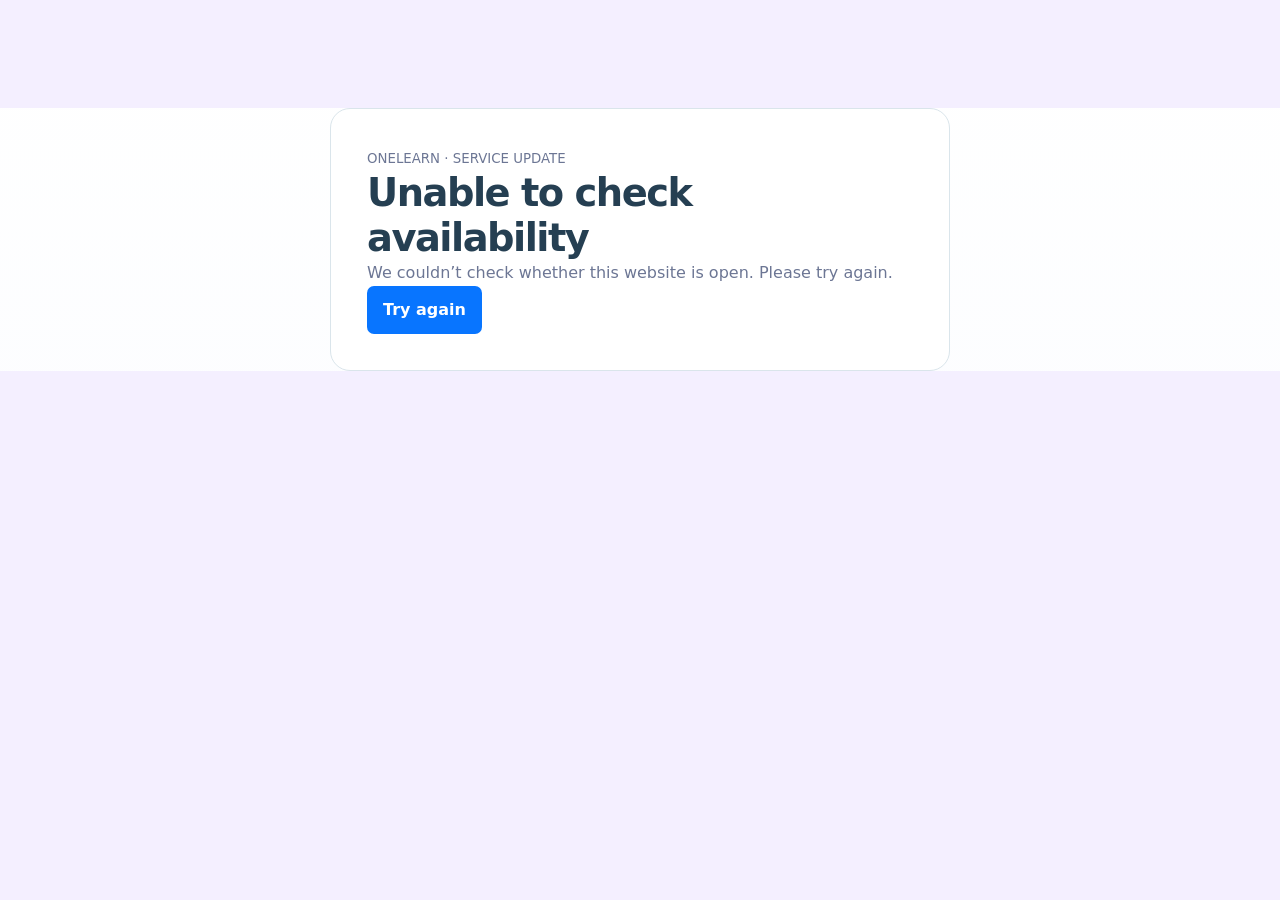
==== commit 0a2d79bf: "Add files via upload" ====
--- a/home.html
+++ b/home.html
@@ -1 +1 @@
-<!doctype html><html lang="en"><head><meta charset="utf-8"><meta name="viewport" content="width=device-width,initial-scale=1"><title>OneHome · Your learning space</title><link rel="icon" href="ui-home.svg"><link rel="stylesheet" href="home.css?v=11.1"><link rel="stylesheet" href="trio.css?v=11.1"><link rel="stylesheet" href="refresh.css?v=11.1"></head><body><div id="app"><p style="padding:40px">Opening ONE HOME…</p></div><div id="toast" role="status" aria-live="polite"></div><script src="config.js?v=11.1"></script><script defer src="startup.js?v=11.1" data-entry="home.mjs"></script></body></html>
+<!doctype html><html lang="en"><head><meta charset="utf-8"><meta name="viewport" content="width=device-width,initial-scale=1"><title>OneHome · Your learning space</title><link rel="icon" href="ui-home.svg"><link rel="stylesheet" href="home.css?v=11.1"><link rel="stylesheet" href="trio.css?v=11.1"><link rel="stylesheet" href="refresh.css?v=11.1"></head><body><div id="app"><p style="padding:40px">Opening ONE HOME…</p></div><div id="toast" role="status" aria-live="polite"></div><script src="config.js?v=11.1"></script><script defer src="legacy-status.js" data-system="OneHome" data-source="startup.js?v=11.1" data-module="no" data-entry="home.mjs"></script></body></html>
